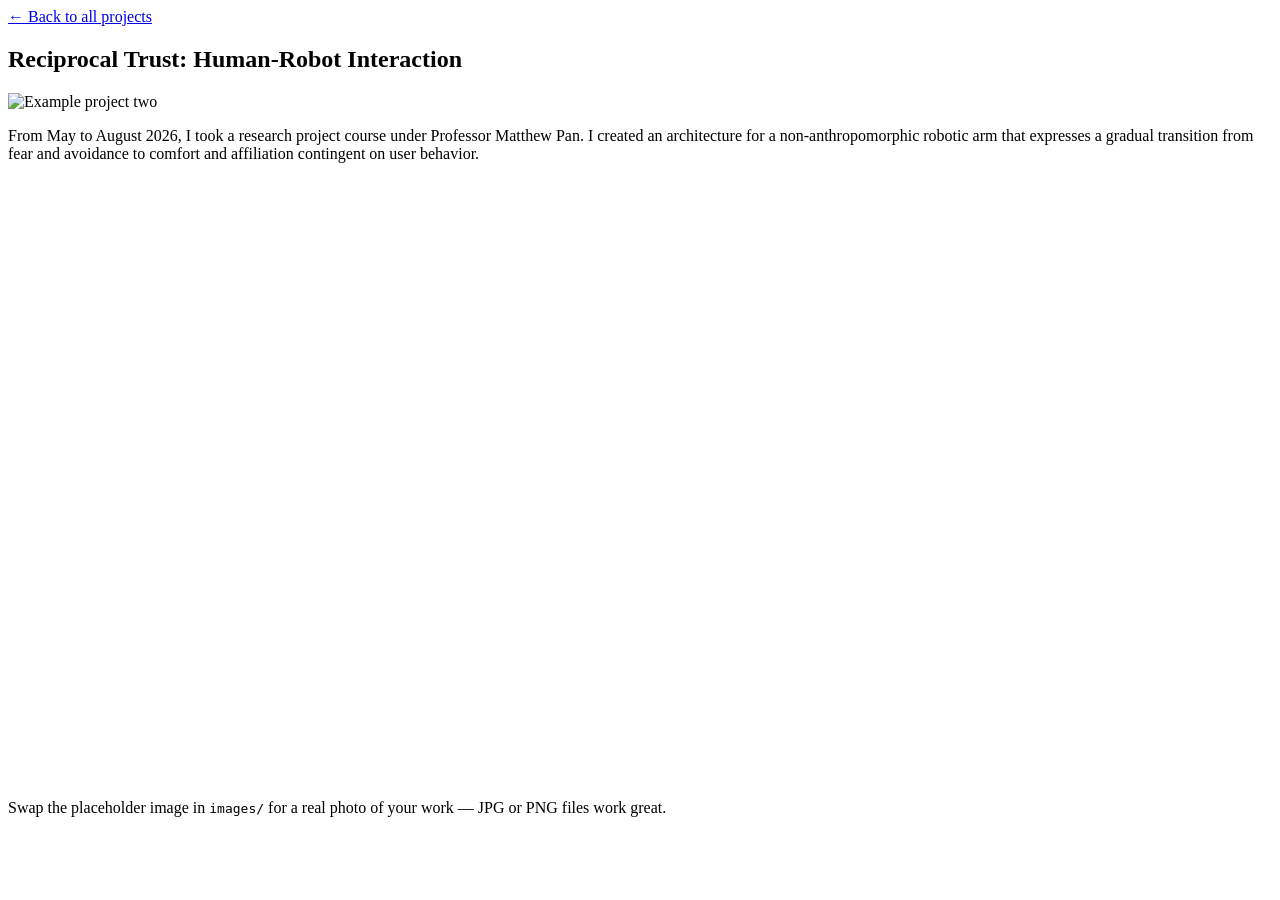
==== projects/reciprocal_trust_project.html @ 1a07606f "pdf test.." ====
<!DOCTYPE html>
<html lang="en">
<head>
  <meta charset="UTF-8">
  <meta name="viewport" content="width=device-width, initial-scale=1.0">
  <title>Reciprocal Trust: HRI</title>
  <link rel="stylesheet" href="../css/style.css">
</head>
<body>
  <article class="project-page">
    <a class="back-link" href="../index.html">&larr; Back to all projects</a>

    <h1>Reciprocal Trust: Human-Robot Interaction</h1>

    <img class="project-hero" src="../images/project2.svg" alt="Example project two">

    <p>
      From May to August 2026, I took a research project course under Professor Matthew Pan. 
      I created an architecture for a non-anthropomorphic robotic arm that expresses a gradual 
      transition from fear and avoidance to comfort and affiliation contingent on user behavior. 
    </p>

    <iframe src="../pdfs/Charlotte_ELEC497_Report.pdf" width="100%" height="600px" style="border:none;">
      This browser does not support PDFs. Please download the PDF to view it: 
      <a href="../pdfs/Charlotte_ELEC497_Report.pdf">Download PDF</a>.
    </iframe>

    <p>
      Swap the placeholder image in <code>images/</code> for a real photo of your
      work — JPG or PNG files work great.
    </p>
  </article>
</body>
</html>
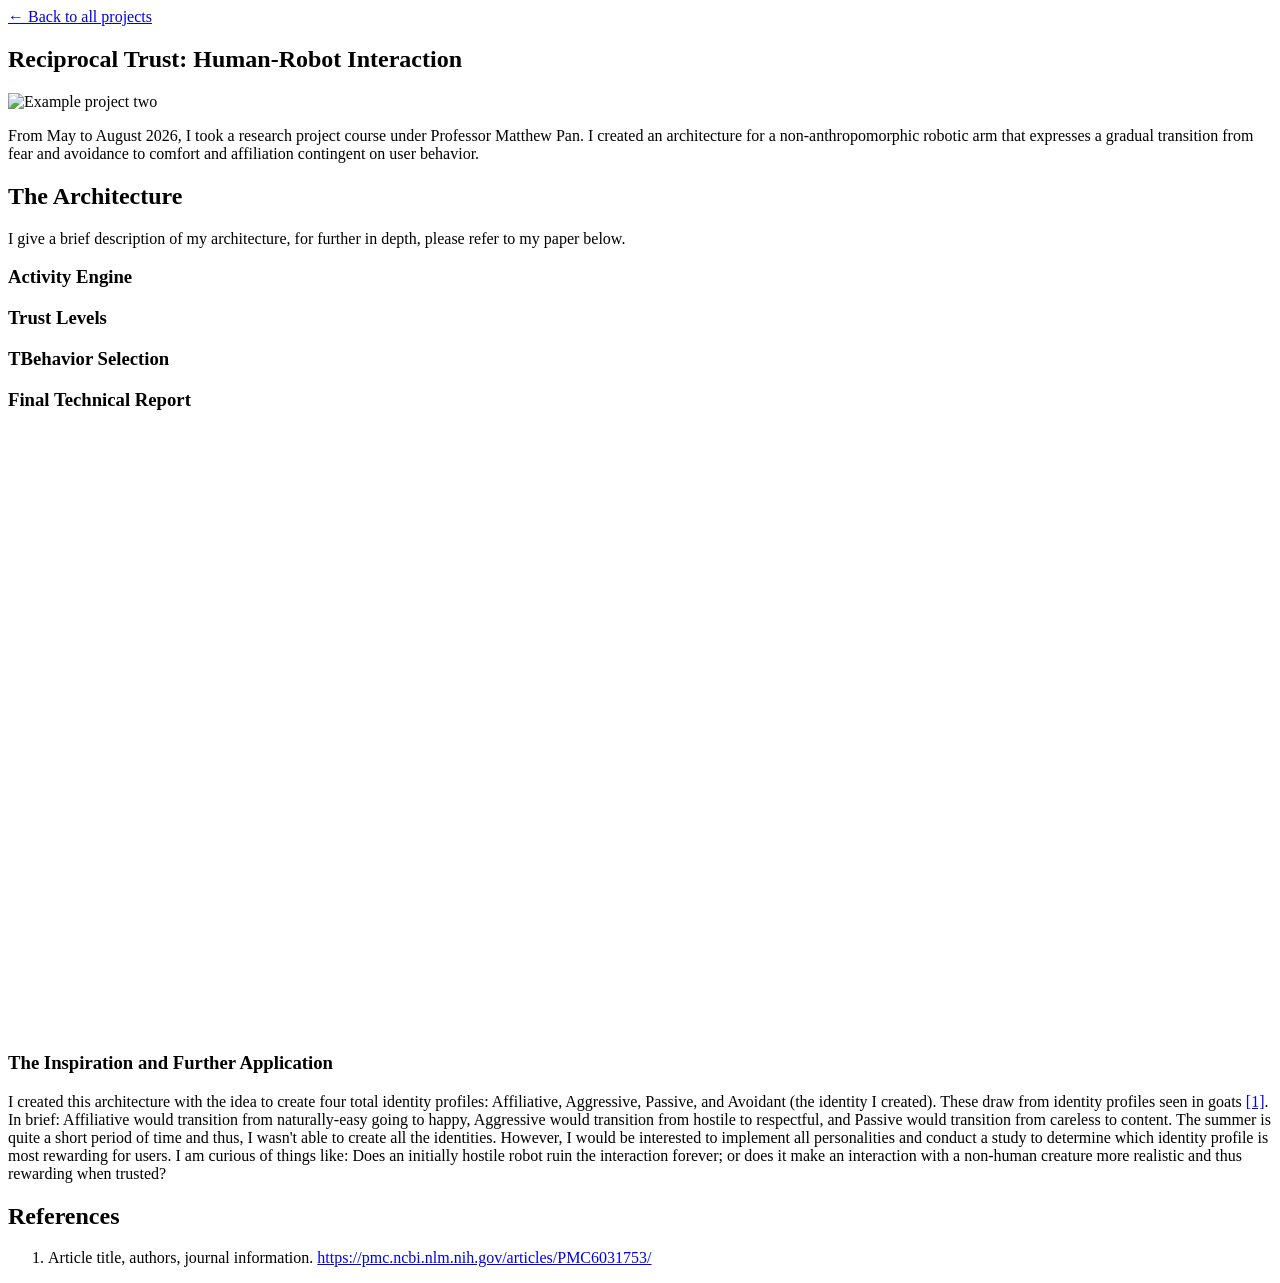
==== commit 898cbb92: "blahblah" ====
--- a/projects/reciprocal_trust_project.html
+++ b/projects/reciprocal_trust_project.html
@@ -20,15 +20,53 @@
       transition from fear and avoidance to comfort and affiliation contingent on user behavior. 
     </p>
 
+    <p>
+      <h2>The Architecture</h2>
+      I give a brief description of my architecture, for further in depth, please refer to my paper below.
+        <h3>Activity Engine</h3>
+        <h3>Trust Levels</h3>
+        <h3>TBehavior Selection</h3>
+    </p>
+
+    <p>
+      <h3>Final Technical Report</h3>
+      <!-- write something here to introduce?-->
+    </p>
     <iframe src="../pdfs/Charlotte_ELEC497_Report.pdf" width="100%" height="600px" style="border:none;">
       This browser does not support PDFs. Please download the PDF to view it: 
       <a href="../pdfs/Charlotte_ELEC497_Report.pdf">Download PDF</a>.
     </iframe>
 
     <p>
-      Swap the placeholder image in <code>images/</code> for a real photo of your
-      work — JPG or PNG files work great.
+      <h3>The Inspiration and Further Application</h3>
+      I created this architecture with the idea to create four total identity profiles: Affiliative, Aggressive, 
+      Passive, and Avoidant (the identity I created). These draw from identity profiles seen in goats
+      <a href="https://pmc.ncbi.nlm.nih.gov/articles/PMC6031753/" 
+         target="_blank" 
+         rel="noopener noreferrer">[1]</a>. In brief: Affiliative would transition from naturally-easy going to happy, 
+      Aggressive would transition from hostile to respectful, and Passive would transition from careless to content. 
+      The summer is quite a short period of time and thus, I wasn't able to create all the identities. However, I would be
+      interested to implement all personalities and conduct a study to determine which identity profile is most rewarding for users.
+      I am curious of things like: Does an initially hostile robot ruin the interaction forever; or does it make an interaction
+      with a non-human creature more realistic and thus rewarding when trusted? 
     </p>
+ 
+    <section id="references">
+      <h2>References</h2>
+    
+      <ol>
+        <li id="ref-1">
+          Article title, authors, journal information.
+          <a href="https://pmc.ncbi.nlm.nih.gov/articles/PMC6031753/" 
+             target="_blank" 
+             rel="noopener noreferrer">
+            https://pmc.ncbi.nlm.nih.gov/articles/PMC6031753/
+          </a>
+        </li>
+      </ol>
+    </section>
+    
+    
   </article>
 </body>
 </html>
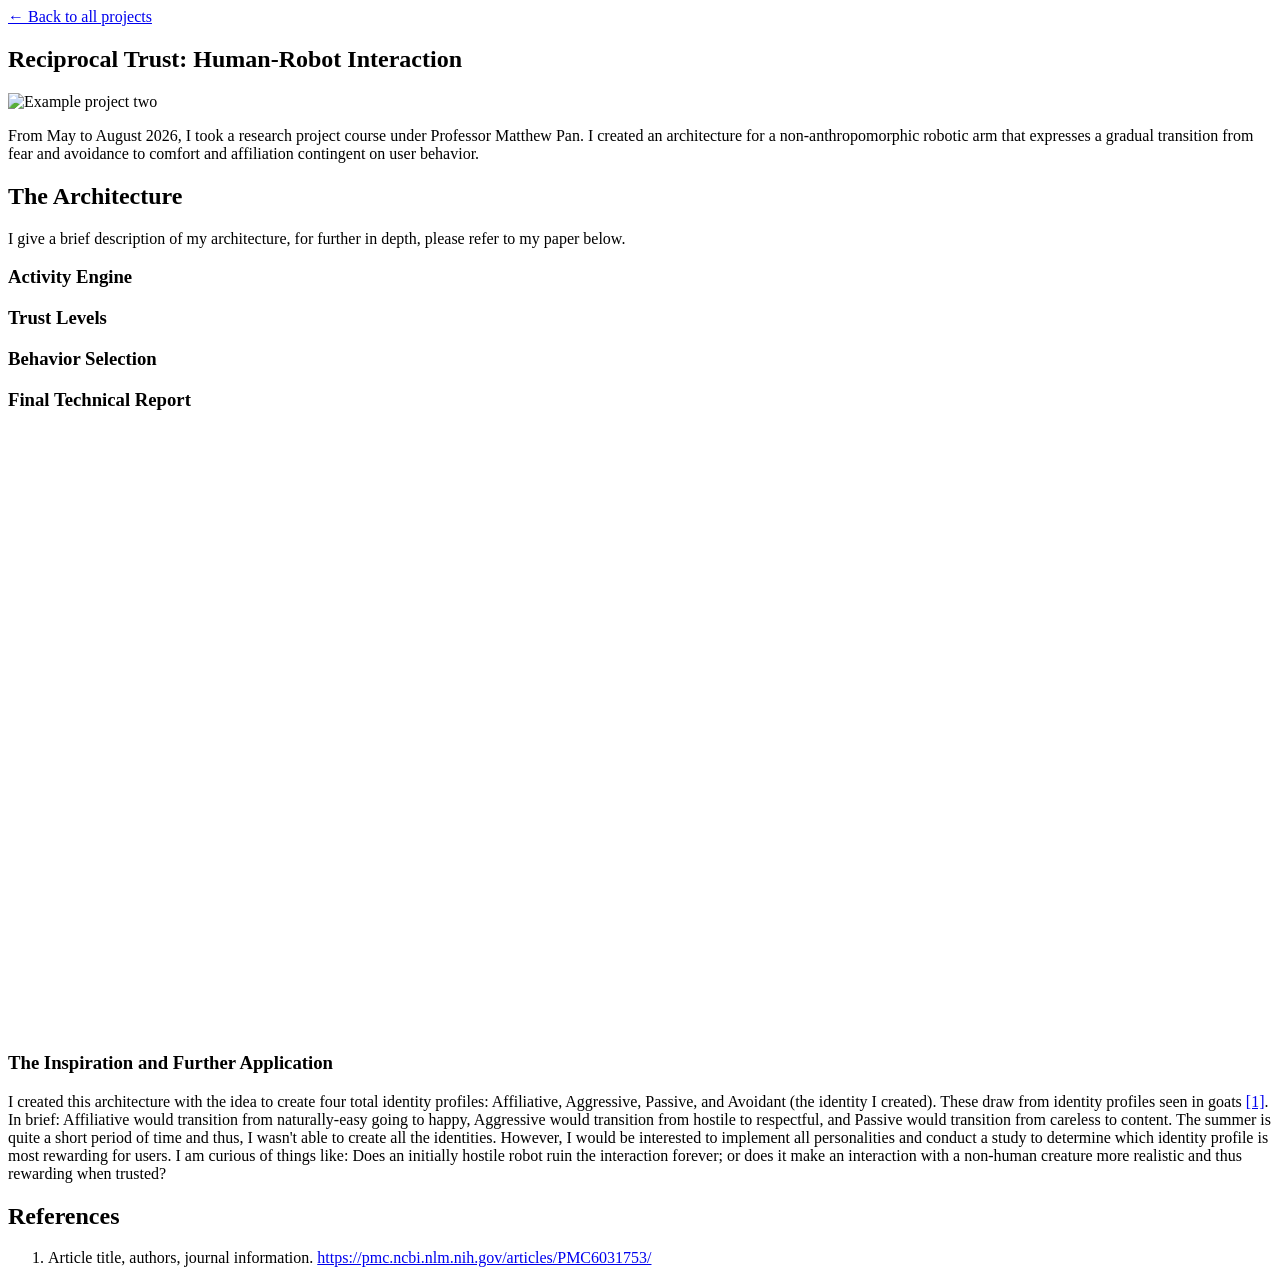
==== commit 85324aa3: "you fart" ====
--- a/projects/reciprocal_trust_project.html
+++ b/projects/reciprocal_trust_project.html
@@ -25,7 +25,7 @@
       I give a brief description of my architecture, for further in depth, please refer to my paper below.
         <h3>Activity Engine</h3>
         <h3>Trust Levels</h3>
-        <h3>TBehavior Selection</h3>
+        <h3>Behavior Selection</h3>
     </p>
 
     <p>
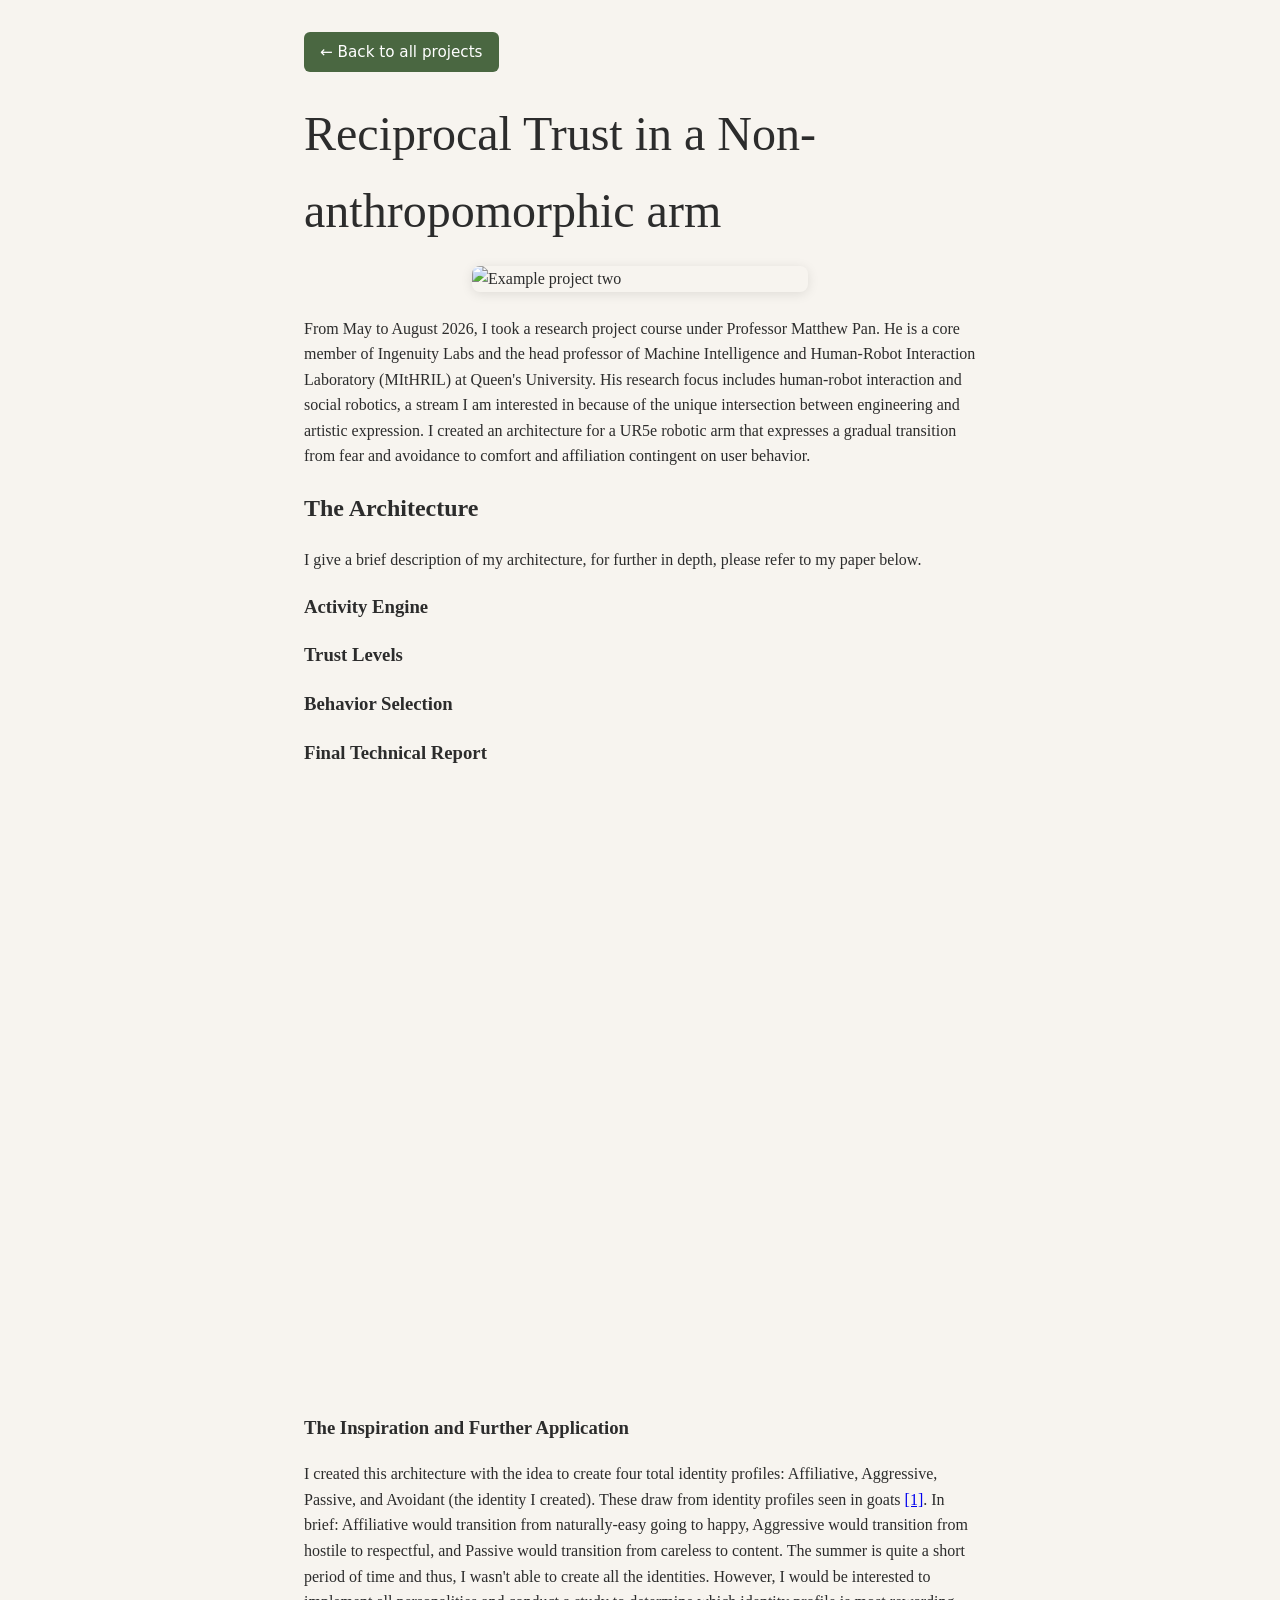
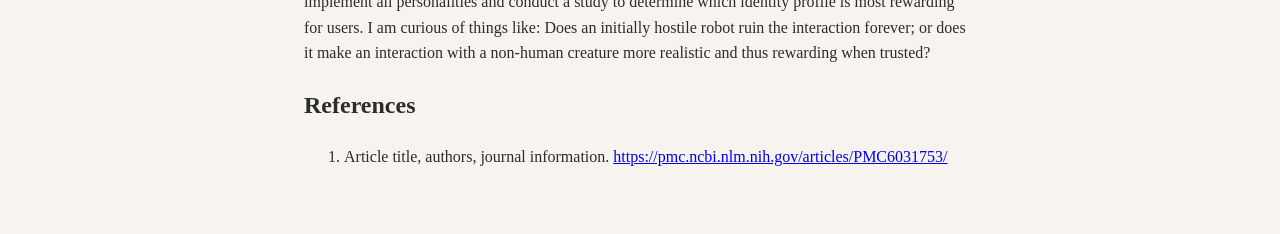
==== commit 0f81d393: "ok" ====
--- a/projects/reciprocal_trust_project.html
+++ b/projects/reciprocal_trust_project.html
@@ -10,13 +10,16 @@
   <article class="project-page">
     <a class="back-link" href="../index.html">&larr; Back to all projects</a>
 
-    <h1>Reciprocal Trust: Human-Robot Interaction</h1>
+    <h1>Reciprocal Trust in a Non-anthropomorphic arm</h1>
 
     <img class="project-hero" src="../images/project2.svg" alt="Example project two">
 
     <p>
-      From May to August 2026, I took a research project course under Professor Matthew Pan. 
-      I created an architecture for a non-anthropomorphic robotic arm that expresses a gradual 
+      From May to August 2026, I took a research project course under Professor Matthew Pan. He is a 
+      core member of Ingenuity Labs and the head professor of Machine Intelligence and Human-Robot Interaction Laboratory 
+      (MItHRIL) at Queen's University. His research focus includes human-robot interaction and social robotics, a stream
+      I am interested in because of the unique intersection between engineering and artistic expression.
+      I created an architecture for a UR5e robotic arm that expresses a gradual 
       transition from fear and avoidance to comfort and affiliation contingent on user behavior. 
     </p>
 
--- a/css/style.css
+++ b/css/style.css
@@ -0,0 +1,187 @@
+/* Shared styles for the whole site */
+@font-face {
+  font-family: "Charlottefont";   /* any name you choose */
+  src: url("../fonts/Charlottefont-Regular.otf") format("opentype");
+  font-weight: normal;
+  font-style: normal;
+}
+
+*,
+*::before,
+*::after {
+  box-sizing: border-box;
+}
+
+body {
+  margin: 0;
+  font-family: Georgia, "Times New Roman", serif;
+  line-height: 1.6;
+  color: #2c2c2c;
+  background: #f7f4ef;
+}
+
+.site-header {
+  text-align: center;
+  padding: 2.5rem 1.5rem 1.5rem;
+}
+
+.site-header h1 {
+  font-family: "Charlottefont";
+  margin: 0 0 0.5rem;
+  font-size: 4rem;
+  font-weight: normal;
+  letter-spacing: 0.02em;
+}
+
+.tagline {
+  margin: 0;
+  color: #5a5a5a;
+  font-size: 1.05rem;
+}
+
+main {
+  max-width: 1100px;
+  margin: 0 auto;
+  padding: 1rem 1.5rem 3rem;
+}
+
+/* Main page: grid of clickable photos */
+
+.photo-grid {
+  display: grid;
+  grid-template-columns: repeat(auto-fill, minmax(260px, 1fr));
+  gap: 1.5rem;
+}
+
+.project-card {
+  display: block;
+  text-decoration: none;
+  color: inherit;
+  background: #fff;
+  border-radius: 8px;
+  overflow: hidden;
+  box-shadow: 0 2px 12px rgba(0, 0, 0, 0.08);
+  transition: transform 0.2s ease, box-shadow 0.2s ease;
+}
+
+.project-card:hover {
+  transform: translateY(-4px);
+  box-shadow: 0 8px 24px rgba(0, 0, 0, 0.12);
+}
+
+.project-card img {
+  display: block;
+  width: 100%;
+  aspect-ratio: 4 / 3;
+  object-fit: cover;
+}
+
+.project-card-title {
+  display: block;
+  padding: 1rem 1.1rem;
+  font-size: 1.05rem;
+  text-align: center;
+}
+
+/* Project detail pages */
+
+.project-page {
+  max-width: 720px;
+  margin: 0 auto;
+  padding: 2rem 1.5rem 3rem;
+}
+
+.back-link {
+  display: inline-block;
+  margin-bottom: 1.5rem;
+  padding: 0.5rem 1rem;
+  font-family: system-ui, sans-serif;
+  font-size: 0.95rem;
+  text-decoration: none;
+  color: #fff;
+  background: #4a6741;
+  border-radius: 6px;
+  transition: background 0.2s ease;
+}
+
+.back-link:hover {
+  background: #3d5536;
+}
+
+.project-page h1 {
+  font-family: "Charlottefont";
+  margin: 0 0 1rem;
+  font-size: 3rem;
+  font-weight: normal;
+}
+
+.project-hero {
+  display: block;
+  width: 50%;
+  margin: 0 auto 1.5rem;
+  border-radius: 8px;
+  box-shadow: 0 2px 12px rgba(0, 0, 0, 0.1);
+}
+
+.project-page p {
+  margin: 0 0 1rem;
+}
+
+.project-page ul {
+  margin: 0 0 1rem;
+  padding-left: 1.4rem;
+}
+
+/* Work experience bubbles */
+
+.work-experience {
+  margin-top: 3rem;
+}
+
+.work-experience h2 {
+  font-family: "Charlottefont", Georgia, serif;
+  font-size: 2.25rem;
+  font-weight: normal;
+  margin: 0 0 1.25rem;
+  text-align: center;
+}
+
+.job {
+  background: #fff;
+  border: 1px solid #d4cfc6;
+  border-radius: 10px;
+  padding: 1.25rem 1.5rem;
+  margin-bottom: 1rem;
+}
+
+.job-title {
+  margin: 0 0 0.25rem;
+  font-size: 1.2rem;
+  font-weight: normal;
+}
+
+.job-meta {
+  margin: 0 0 0.75rem;
+  color: #5a5a5a;
+  font-size: 0.95rem;
+}
+
+.job ul {
+  margin: 0;
+  padding-left: 1.3rem;
+}
+
+.job li {
+  margin-bottom: 0.35rem;
+}
+
+.job li:last-child {
+  margin-bottom: 0;
+}
+
+.site-footer {
+  text-align: center;
+  padding: 2rem 1rem;
+  color: #777;
+  font-size: 0.9rem;
+}
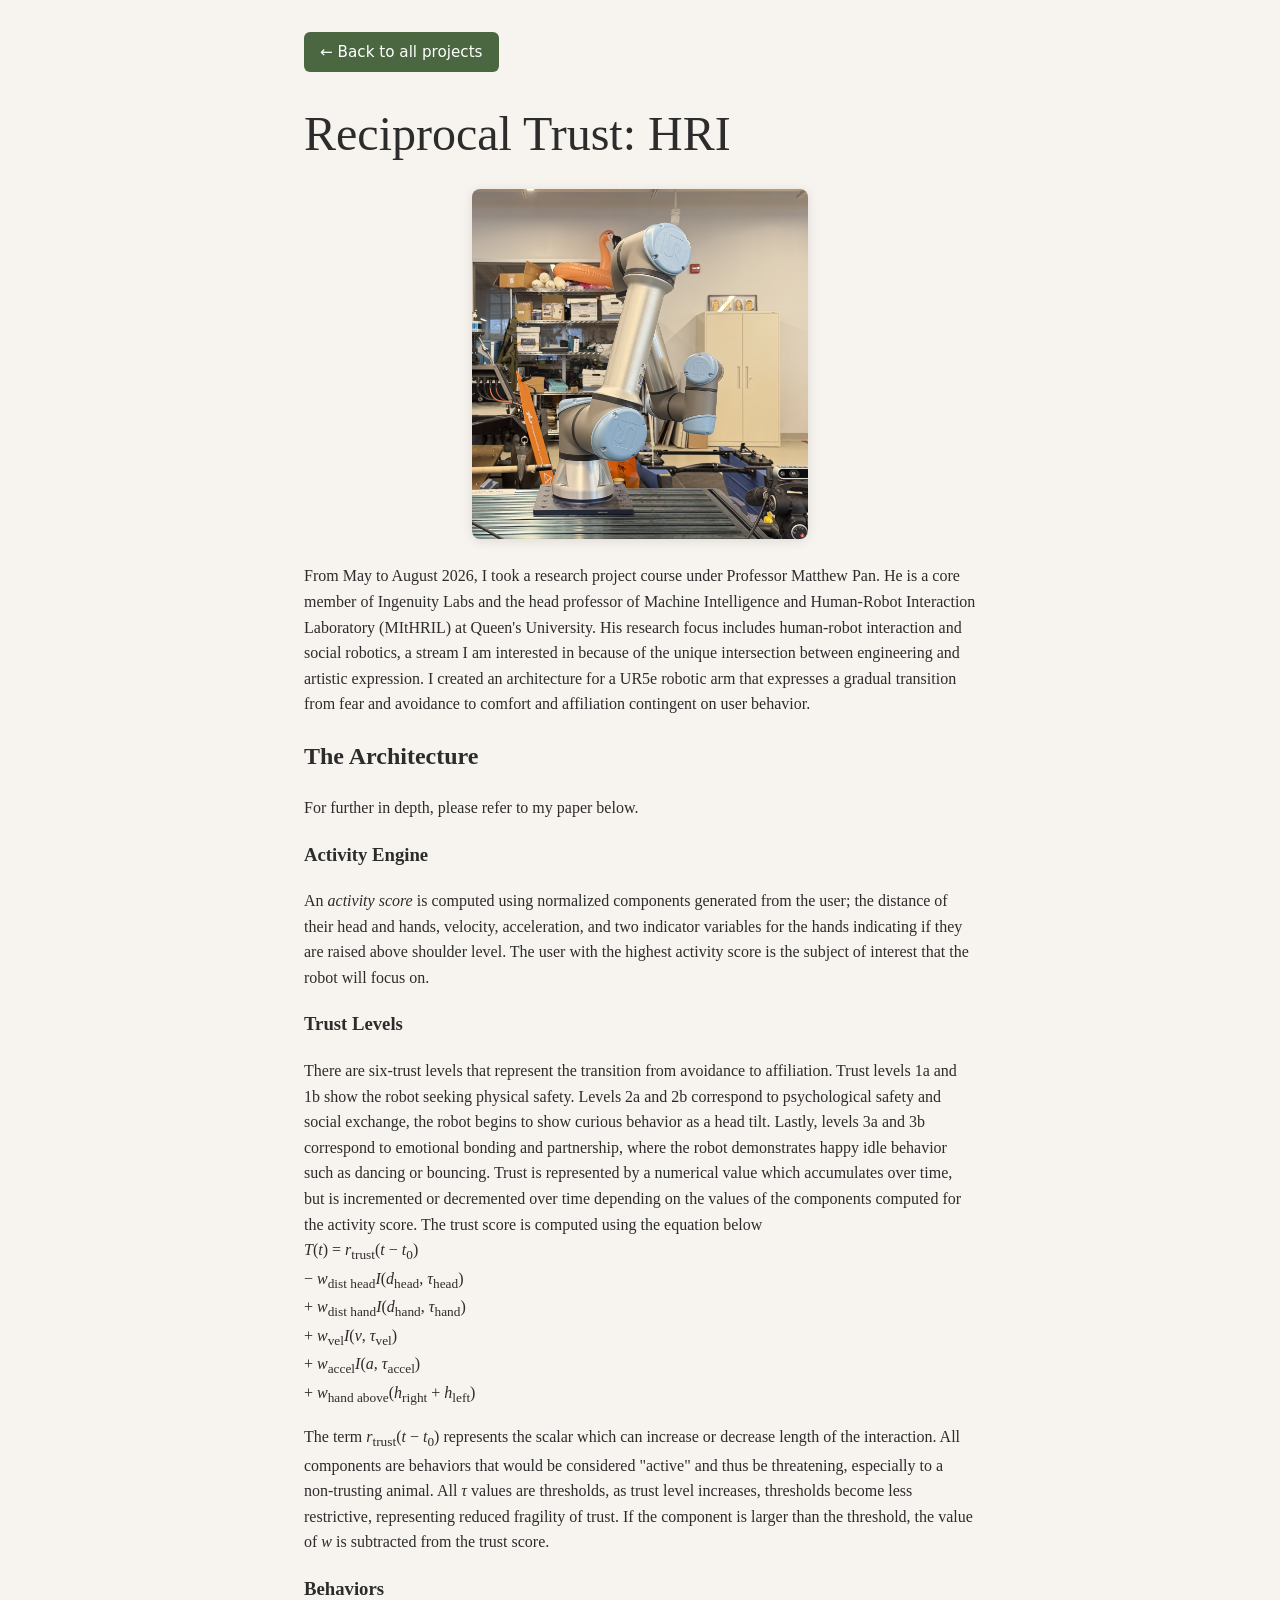
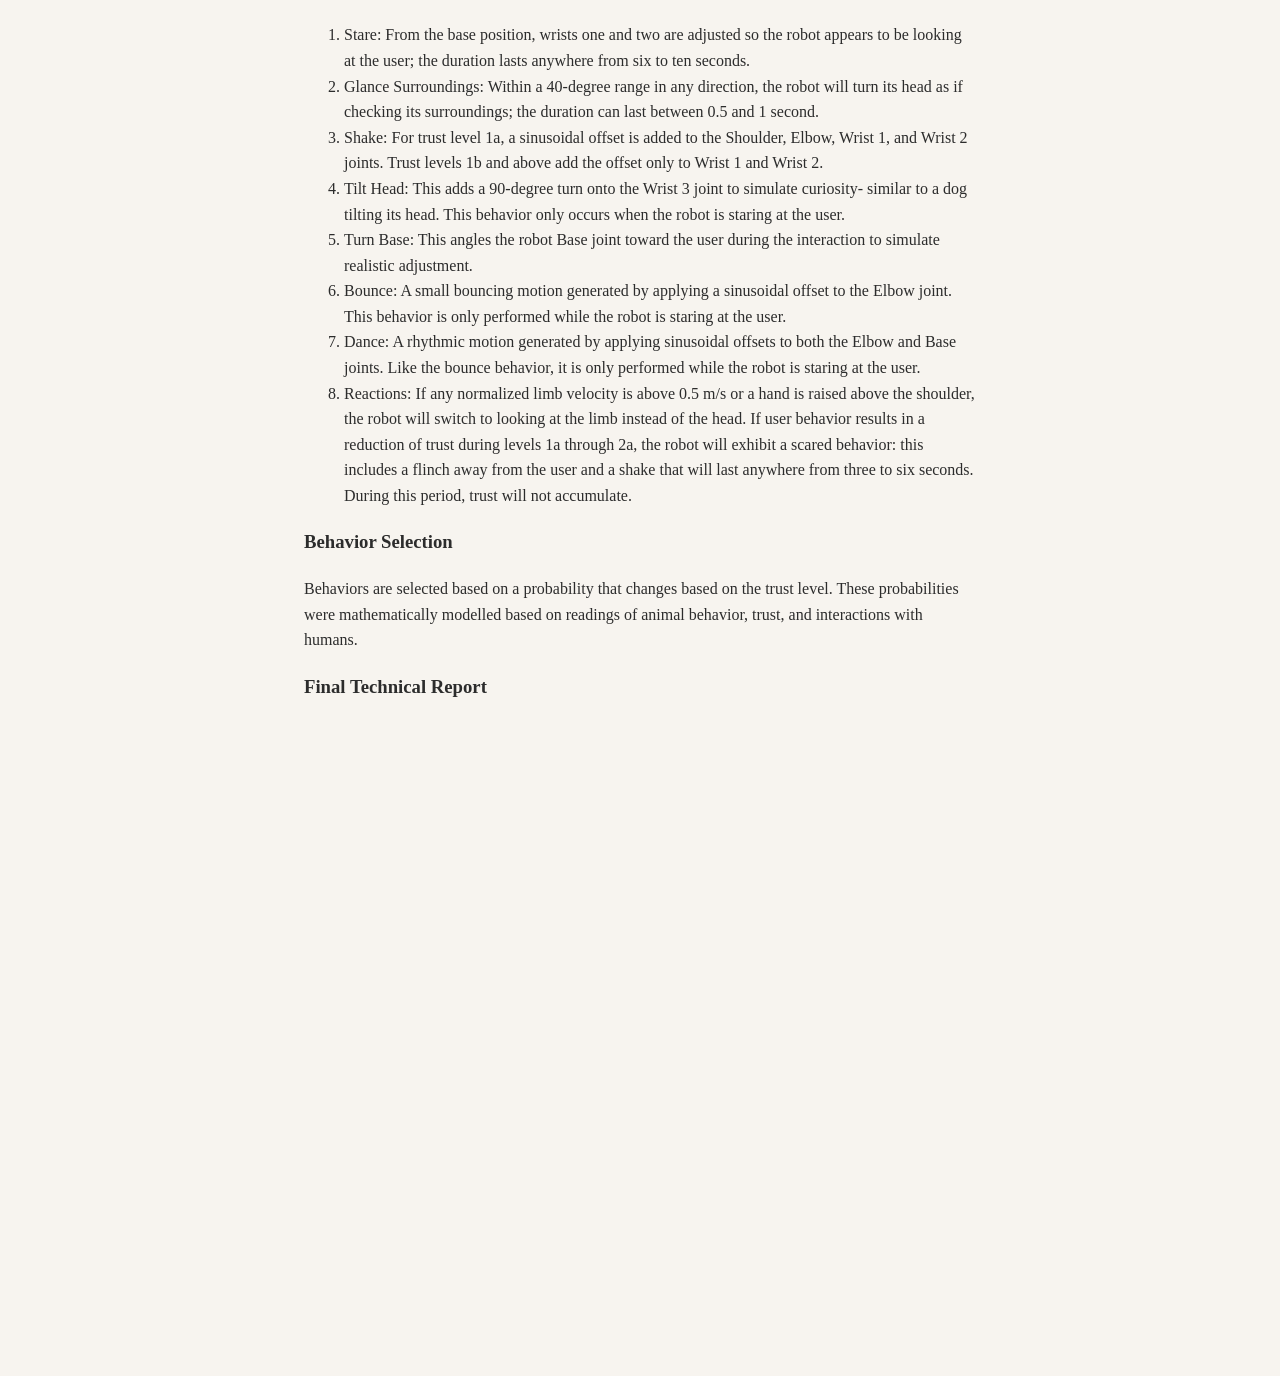
==== commit 22a5ee3a: "hri" ====
--- a/projects/reciprocal_trust_project.html
+++ b/projects/reciprocal_trust_project.html
@@ -10,9 +10,9 @@
   <article class="project-page">
     <a class="back-link" href="../index.html">&larr; Back to all projects</a>
 
-    <h1>Reciprocal Trust in a Non-anthropomorphic arm</h1>
+    <h1>Reciprocal Trust: HRI</h1>
 
-    <img class="project-hero" src="../images/project2.svg" alt="Example project two">
+    <img class="project-hero" src="../images/ur5e.png" alt="Example project two">
 
     <p>
       From May to August 2026, I took a research project course under Professor Matthew Pan. He is a 
@@ -25,10 +25,66 @@
 
     <p>
       <h2>The Architecture</h2>
-      I give a brief description of my architecture, for further in depth, please refer to my paper below.
+      For further in depth, please refer to my paper below.
         <h3>Activity Engine</h3>
+          An <i>activity score</i> is computed using normalized components generated from the user; the distance of their head 
+          and hands, velocity, acceleration, and two indicator variables for the hands indicating if they are raised above shoulder level.
+          The user with the highest activity score is the subject of interest that the robot will focus on.
         <h3>Trust Levels</h3>
-        <h3>Behavior Selection</h3>
+          There are six-trust levels that represent the transition from avoidance to affiliation. Trust levels 1a and 1b show the 
+          robot seeking physical safety. Levels 2a and 2b correspond to psychological safety and social exchange, the robot begins to show
+          curious behavior as a head tilt. Lastly, levels 3a and 3b correspond to emotional bonding and partnership, where the robot demonstrates
+          happy idle behavior such as dancing or bouncing. Trust is represented by a numerical value which accumulates over time, but 
+          is incremented or decremented over time depending on the values of the components computed for the activity score. The trust score is computed using
+          the equation below
+          <p>
+            <i>T</i>(<i>t</i>) = <i>r</i><sub>trust</sub>(<i>t</i> − <i>t</i><sub>0</sub>)<br>
+            − <i>w</i><sub>dist head</sub><i>I</i>(<i>d</i><sub>head</sub>, <i>τ</i><sub>head</sub>)<br>
+            + <i>w</i><sub>dist hand</sub><i>I</i>(<i>d</i><sub>hand</sub>, <i>τ</i><sub>hand</sub>)<br>
+            + <i>w</i><sub>vel</sub><i>I</i>(<i>v</i>, <i>τ</i><sub>vel</sub>)<br>
+            + <i>w</i><sub>accel</sub><i>I</i>(<i>a</i>, <i>τ</i><sub>accel</sub>)<br>
+            + <i>w</i><sub>hand above</sub>(<i>h</i><sub>right</sub> + <i>h</i><sub>left</sub>)
+          </p>
+         The term <i>r</i><sub>trust</sub>(<i>t</i> − <i>t</i><sub>0</sub>) represents the scalar which can increase or decrease length of the interaction. 
+         All components are behaviors that would be considered "active" and thus be threatening, especially to a non-trusting animal. All <i>τ</i> values are thresholds, 
+         as trust level increases, thresholds become less restrictive, representing reduced fragility of trust. If the component is larger than the threshold, the value of
+         <i>w</i> is subtracted from the trust score.
+
+        <h3>Behaviors</h3>
+          <ol>
+          <li>Stare: From the base position, wrists one and two are
+          adjusted so the robot appears to be looking at the user; the
+          duration lasts anywhere from six to ten seconds.</li>
+          <li>Glance Surroundings: Within a 40-degree range in
+          any direction, the robot will turn its head as if checking its
+          surroundings; the duration can last between 0.5 and 1 second.</li>
+          <li>Shake: For trust level 1a, a sinusoidal offset is added to
+          the Shoulder, Elbow, Wrist 1, and Wrist 2 joints. Trust levels
+          1b and above add the offset only to Wrist 1 and Wrist 2.</li>
+          <li>Tilt Head: This adds a 90-degree turn onto the Wrist 3
+          joint to simulate curiosity- similar to a dog tilting its head.
+          This behavior only occurs when the robot is staring at the user.</li>
+          <li>Turn Base: This angles the robot Base joint toward the
+          user during the interaction to simulate realistic adjustment.</li>
+          <li>Bounce: A small bouncing motion generated by applying
+          a sinusoidal offset to the Elbow joint. This behavior is only
+          performed while the robot is staring at the user.</li>
+          <li>Dance: A rhythmic motion generated by applying sinusoidal offsets 
+          to both the Elbow and Base joints. Like the
+          bounce behavior, it is only performed while the robot is staring
+          at the user.</li>
+          <li>Reactions: If any normalized limb velocity is above 0.5 m/s or
+          a hand is raised above the shoulder, the robot will switch to
+          looking at the limb instead of the head. If user behavior results
+          in a reduction of trust during levels 1a through 2a, the robot
+          will exhibit a scared behavior: this includes a flinch away from
+          the user and a shake that will last anywhere from three to six
+          seconds. During this period, trust will not accumulate.</li>
+          </ol>
+          <h3>Behavior Selection</h3>
+          Behaviors are selected based on a probability that changes based on the 
+          trust level. These probabilities were mathematically modelled based on readings of 
+          animal behavior, trust, and interactions with humans. 
     </p>
 
     <p>
@@ -39,35 +95,6 @@
       This browser does not support PDFs. Please download the PDF to view it: 
       <a href="../pdfs/Charlotte_ELEC497_Report.pdf">Download PDF</a>.
     </iframe>
-
-    <p>
-      <h3>The Inspiration and Further Application</h3>
-      I created this architecture with the idea to create four total identity profiles: Affiliative, Aggressive, 
-      Passive, and Avoidant (the identity I created). These draw from identity profiles seen in goats
-      <a href="https://pmc.ncbi.nlm.nih.gov/articles/PMC6031753/" 
-         target="_blank" 
-         rel="noopener noreferrer">[1]</a>. In brief: Affiliative would transition from naturally-easy going to happy, 
-      Aggressive would transition from hostile to respectful, and Passive would transition from careless to content. 
-      The summer is quite a short period of time and thus, I wasn't able to create all the identities. However, I would be
-      interested to implement all personalities and conduct a study to determine which identity profile is most rewarding for users.
-      I am curious of things like: Does an initially hostile robot ruin the interaction forever; or does it make an interaction
-      with a non-human creature more realistic and thus rewarding when trusted? 
-    </p>
- 
-    <section id="references">
-      <h2>References</h2>
-    
-      <ol>
-        <li id="ref-1">
-          Article title, authors, journal information.
-          <a href="https://pmc.ncbi.nlm.nih.gov/articles/PMC6031753/" 
-             target="_blank" 
-             rel="noopener noreferrer">
-            https://pmc.ncbi.nlm.nih.gov/articles/PMC6031753/
-          </a>
-        </li>
-      </ol>
-    </section>
     
     
   </article>
--- a/css/style.css
+++ b/css/style.css
@@ -30,6 +30,7 @@
   margin: 0 0 0.5rem;
   font-size: 4rem;
   font-weight: normal;
+  text-align: center;
   letter-spacing: 0.02em;
 }
 
@@ -37,6 +38,20 @@
   margin: 0;
   color: #5a5a5a;
   font-size: 1.05rem;
+  text-align: center;
+}
+
+.section-intro {
+  text-align: center;
+  padding: 0 1.5rem 1rem;
+}
+
+.section-intro h2 {
+  margin: 0 0 0.35rem;
+  font-family: "Charlottefont", Georgia, serif;
+  font-size: 3rem;
+  text-align: center;
+  font-weight: normal;
 }
 
 main {
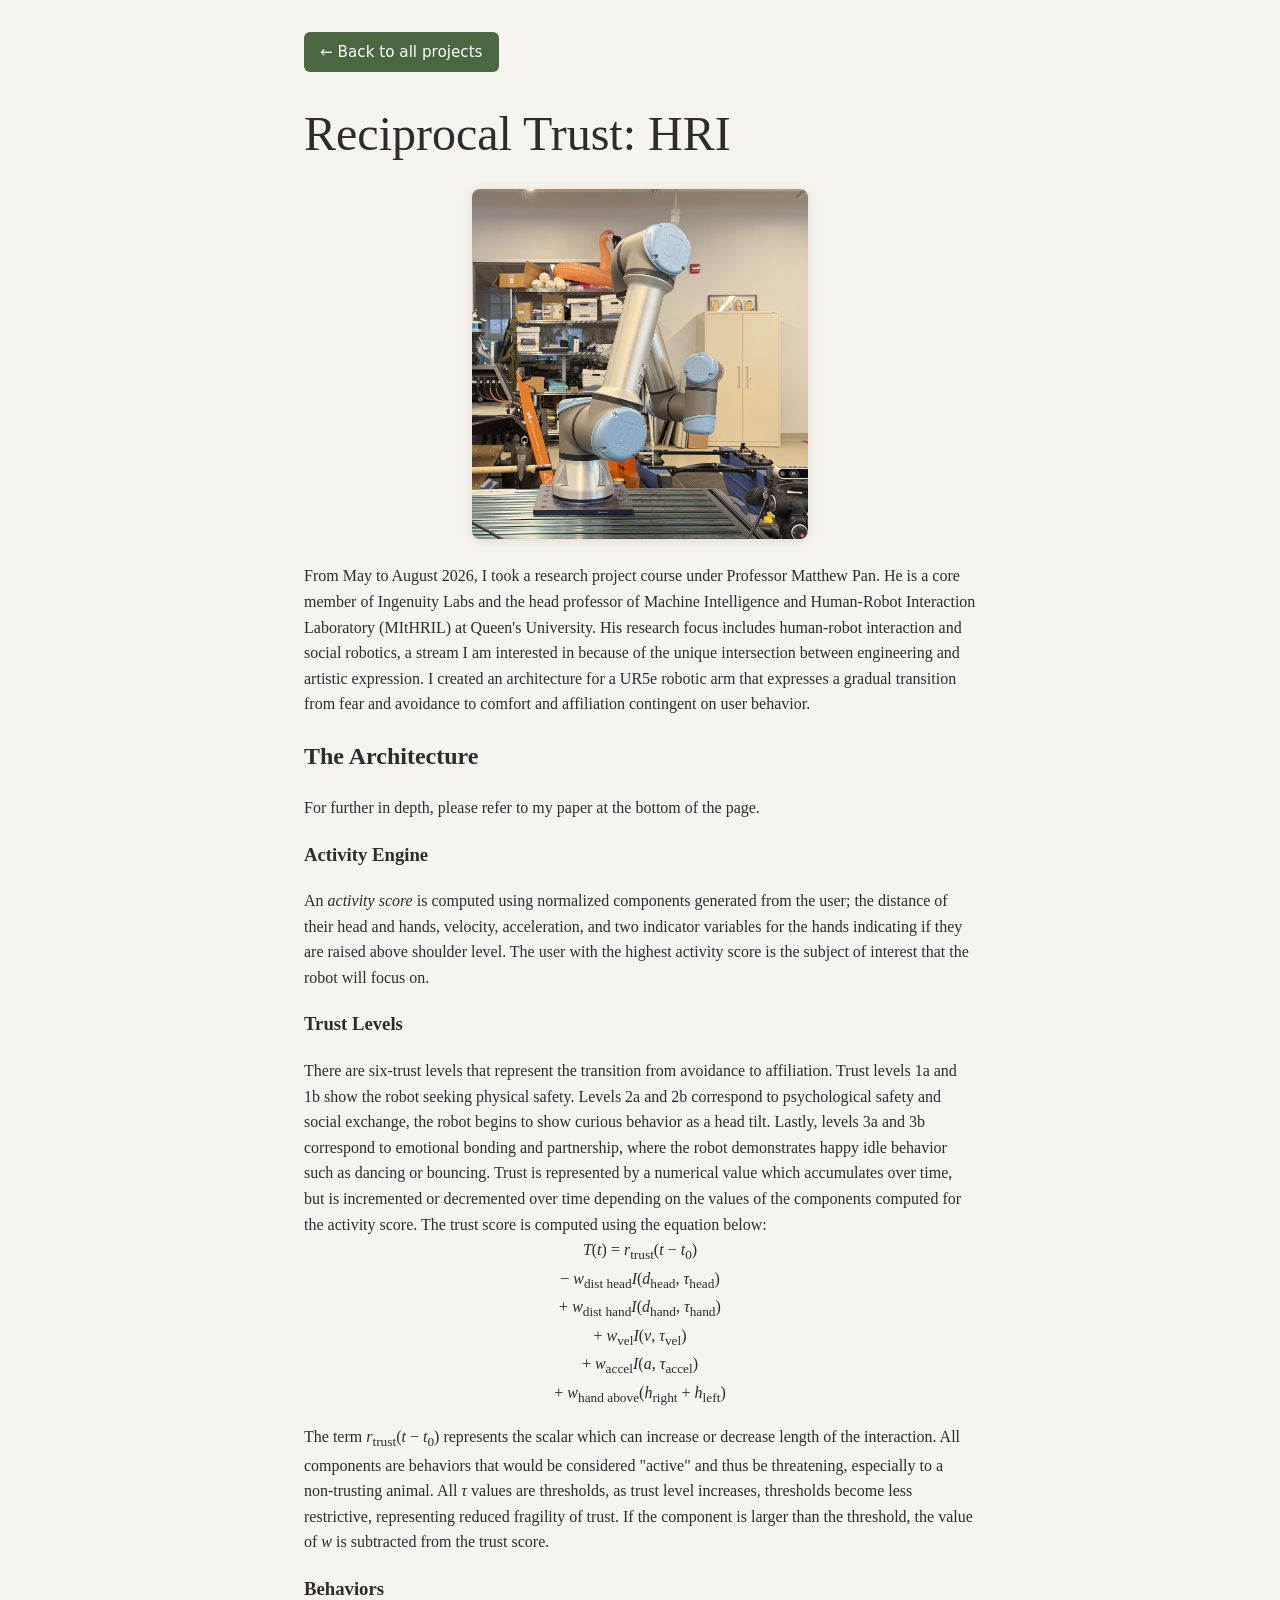
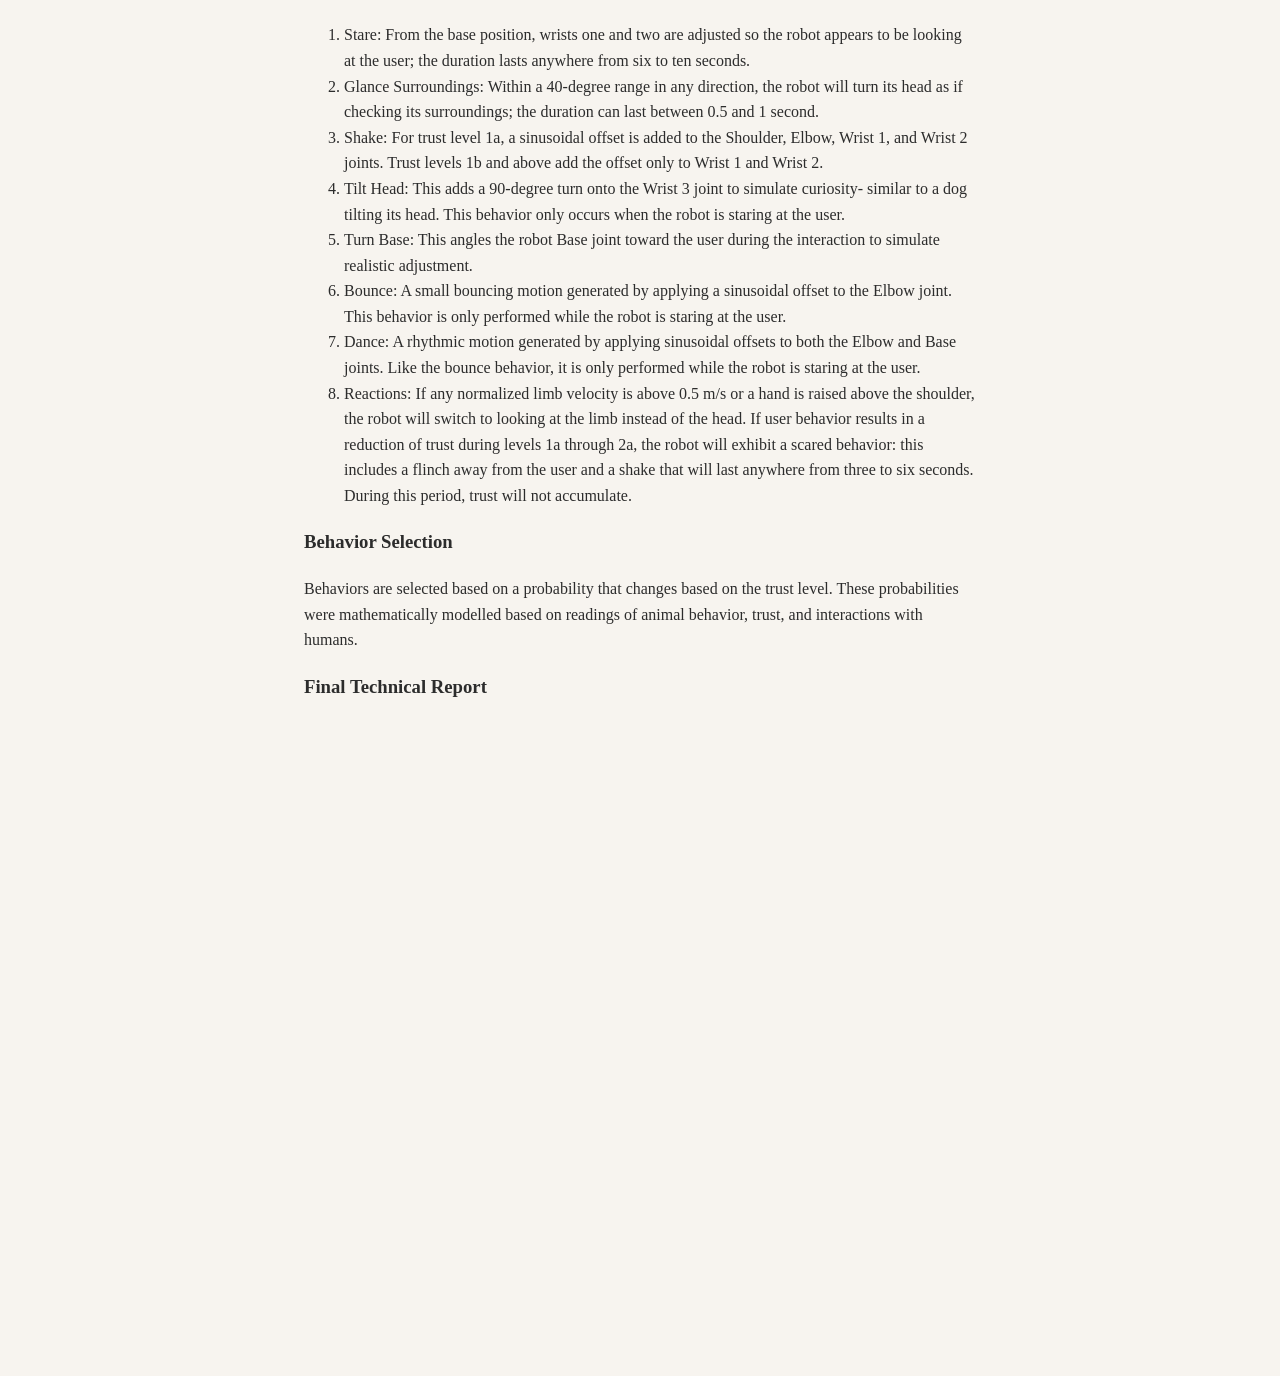
==== commit 0b6de8ac: "little" ====
--- a/projects/reciprocal_trust_project.html
+++ b/projects/reciprocal_trust_project.html
@@ -25,7 +25,7 @@
 
     <p>
       <h2>The Architecture</h2>
-      For further in depth, please refer to my paper below.
+      For further in depth, please refer to my paper at the bottom of the page.
         <h3>Activity Engine</h3>
           An <i>activity score</i> is computed using normalized components generated from the user; the distance of their head 
           and hands, velocity, acceleration, and two indicator variables for the hands indicating if they are raised above shoulder level.
@@ -36,8 +36,8 @@
           curious behavior as a head tilt. Lastly, levels 3a and 3b correspond to emotional bonding and partnership, where the robot demonstrates
           happy idle behavior such as dancing or bouncing. Trust is represented by a numerical value which accumulates over time, but 
           is incremented or decremented over time depending on the values of the components computed for the activity score. The trust score is computed using
-          the equation below
-          <p>
+          the equation below:
+          <p class="equation">
             <i>T</i>(<i>t</i>) = <i>r</i><sub>trust</sub>(<i>t</i> − <i>t</i><sub>0</sub>)<br>
             − <i>w</i><sub>dist head</sub><i>I</i>(<i>d</i><sub>head</sub>, <i>τ</i><sub>head</sub>)<br>
             + <i>w</i><sub>dist hand</sub><i>I</i>(<i>d</i><sub>hand</sub>, <i>τ</i><sub>hand</sub>)<br>
--- a/css/style.css
+++ b/css/style.css
@@ -142,6 +142,10 @@
   margin: 0 0 1rem;
 }
 
+.equation {
+  text-align: center;
+}
+
 .project-page ul {
   margin: 0 0 1rem;
   padding-left: 1.4rem;
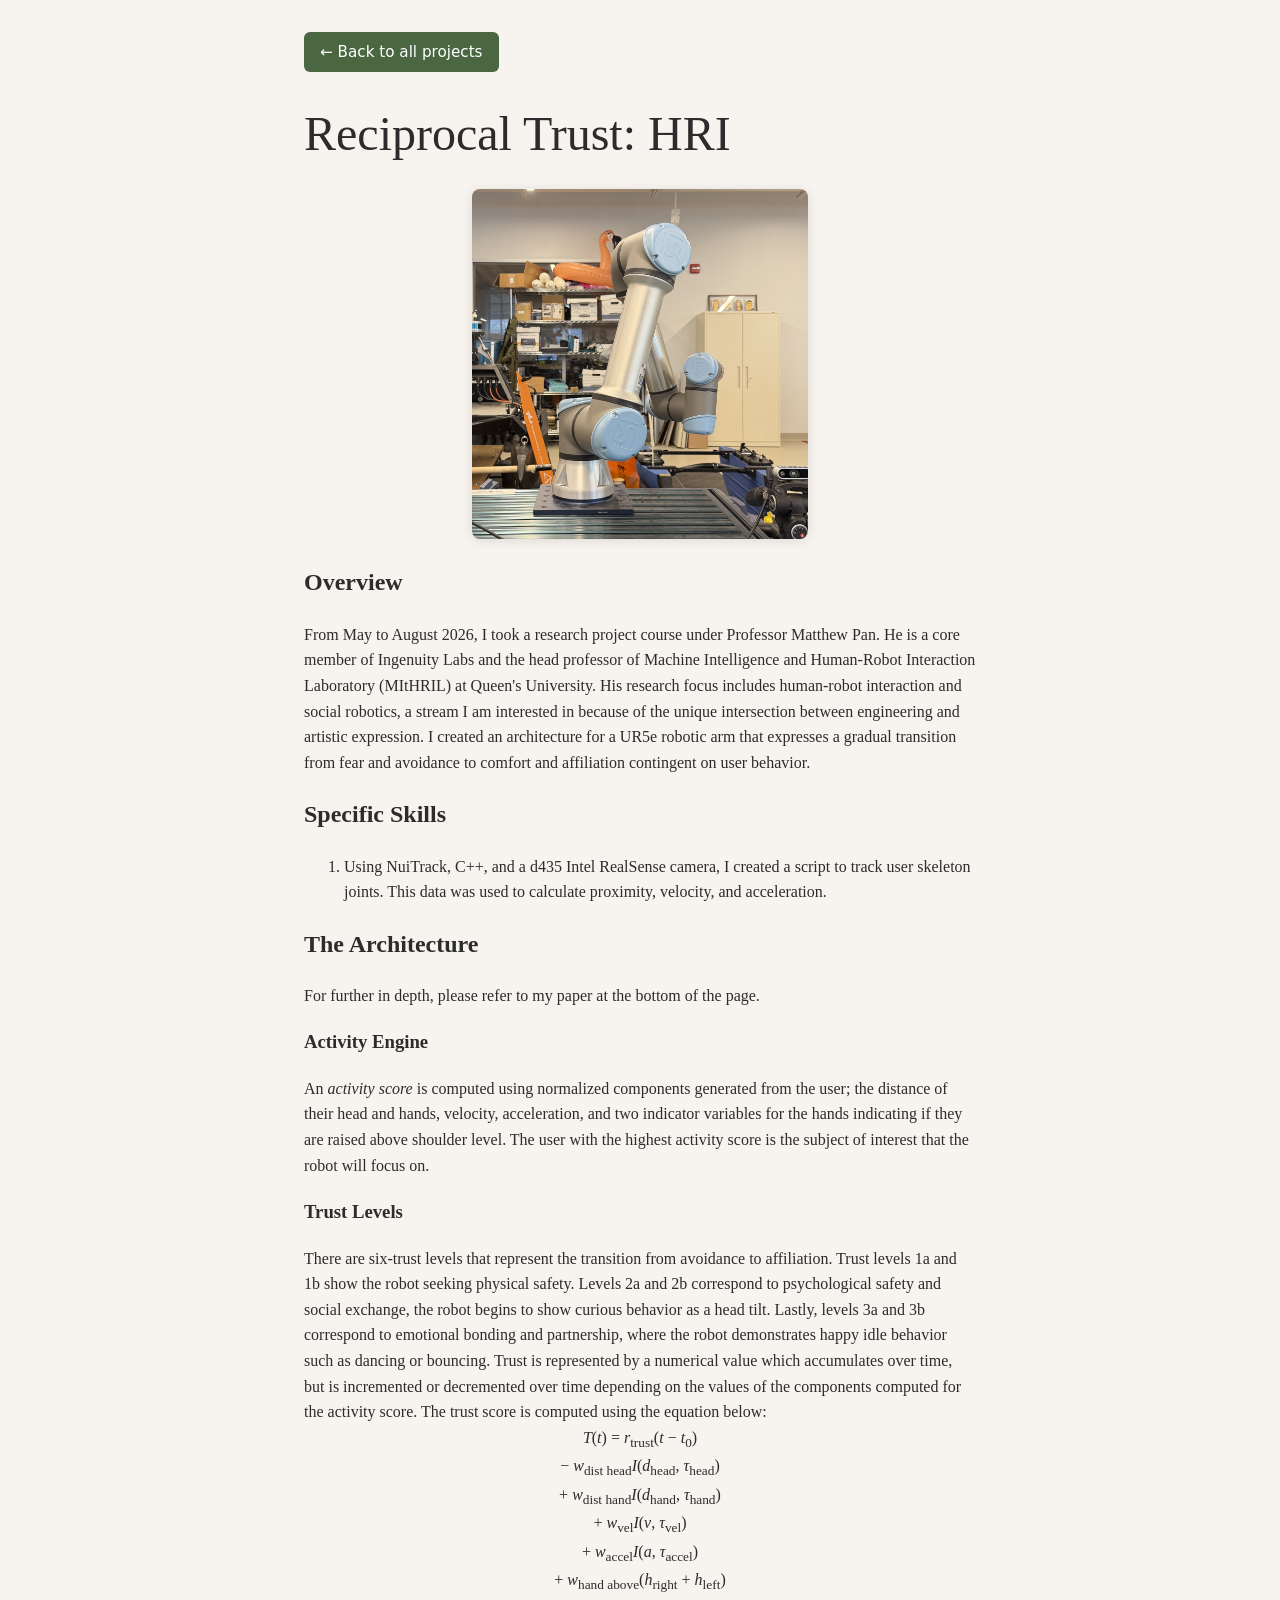
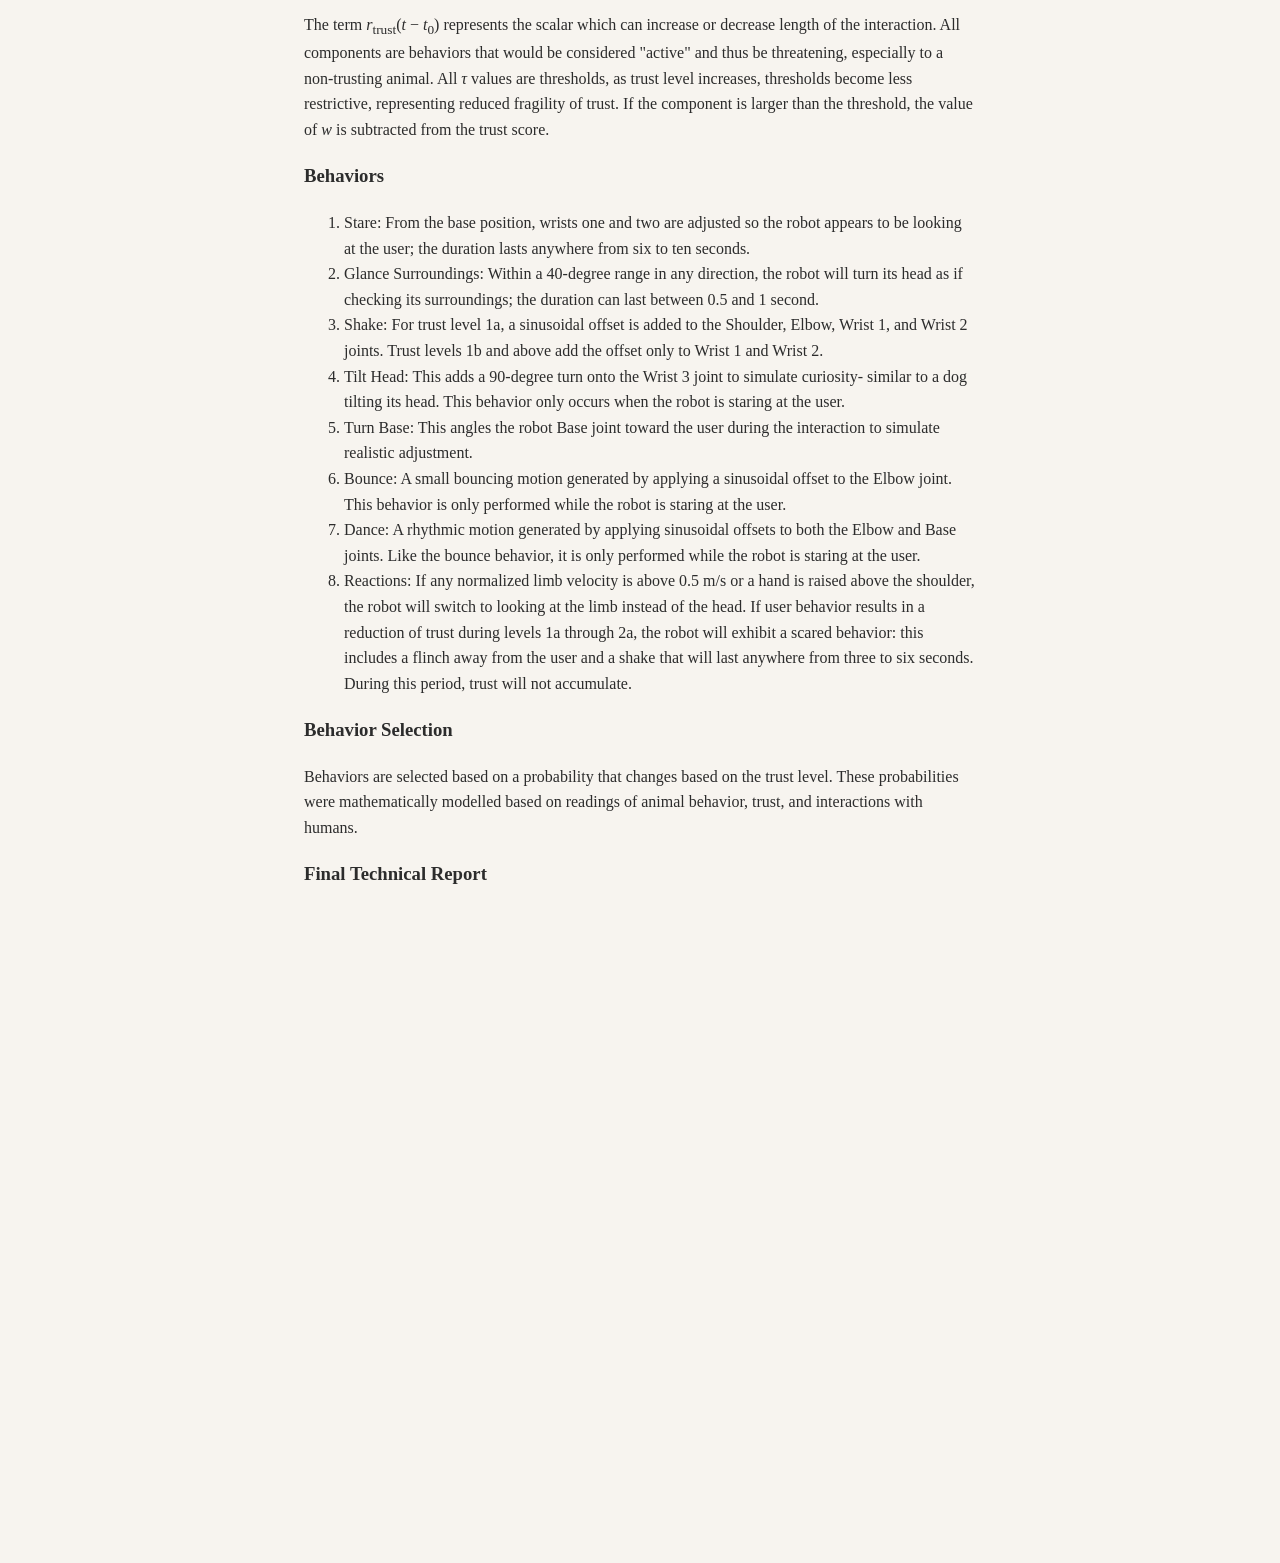
==== commit 5a94595e: "jus committing" ====
--- a/projects/reciprocal_trust_project.html
+++ b/projects/reciprocal_trust_project.html
@@ -15,12 +15,22 @@
     <img class="project-hero" src="../images/ur5e.png" alt="Example project two">
 
     <p>
+      <h2>Overview</h2>
       From May to August 2026, I took a research project course under Professor Matthew Pan. He is a 
       core member of Ingenuity Labs and the head professor of Machine Intelligence and Human-Robot Interaction Laboratory 
       (MItHRIL) at Queen's University. His research focus includes human-robot interaction and social robotics, a stream
       I am interested in because of the unique intersection between engineering and artistic expression.
       I created an architecture for a UR5e robotic arm that expresses a gradual 
       transition from fear and avoidance to comfort and affiliation contingent on user behavior. 
+    </p>
+
+    <p>
+      <h2>Specific Skills</h2>
+      <ol>
+        <li> Using NuiTrack, C++, and a d435 Intel RealSense camera, I created a script to track user skeleton joints.
+          This data was used to calculate proximity, velocity, and acceleration.
+        </li>
+      </ol>
     </p>
 
     <p>
